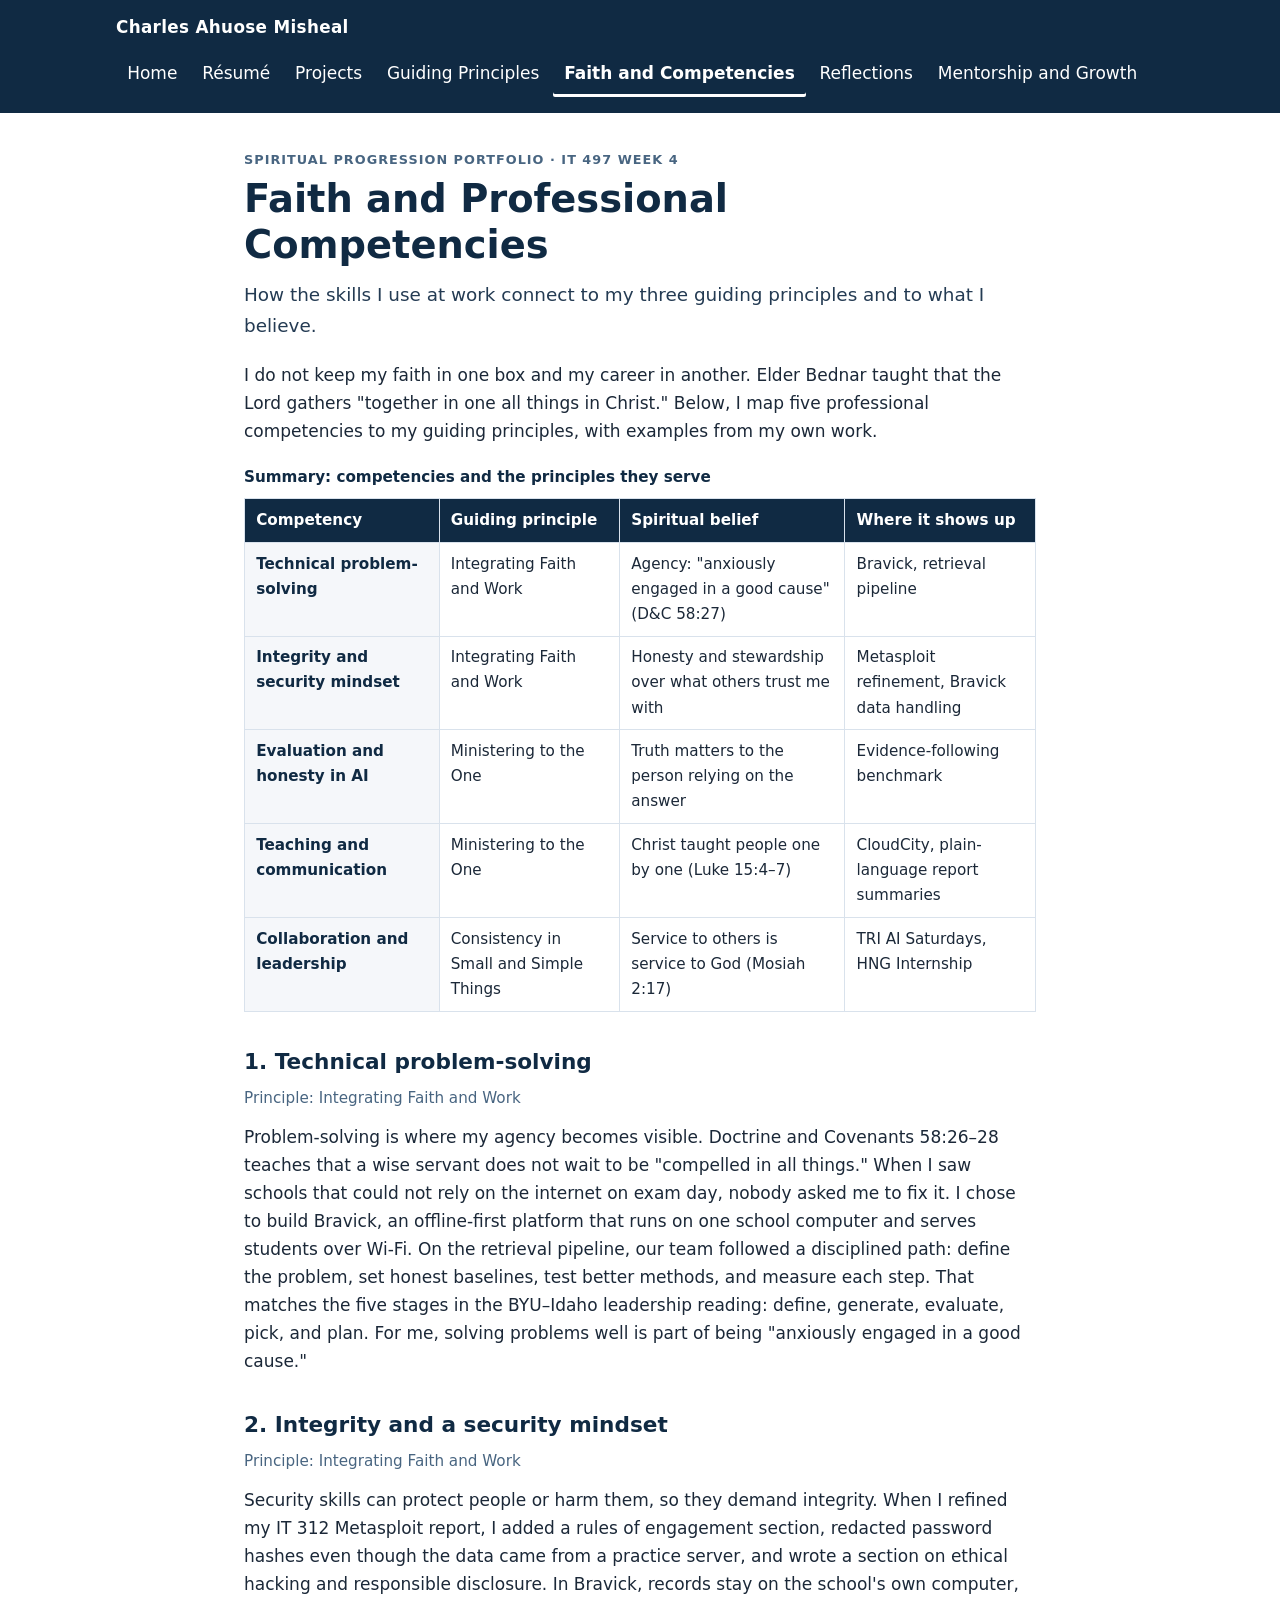
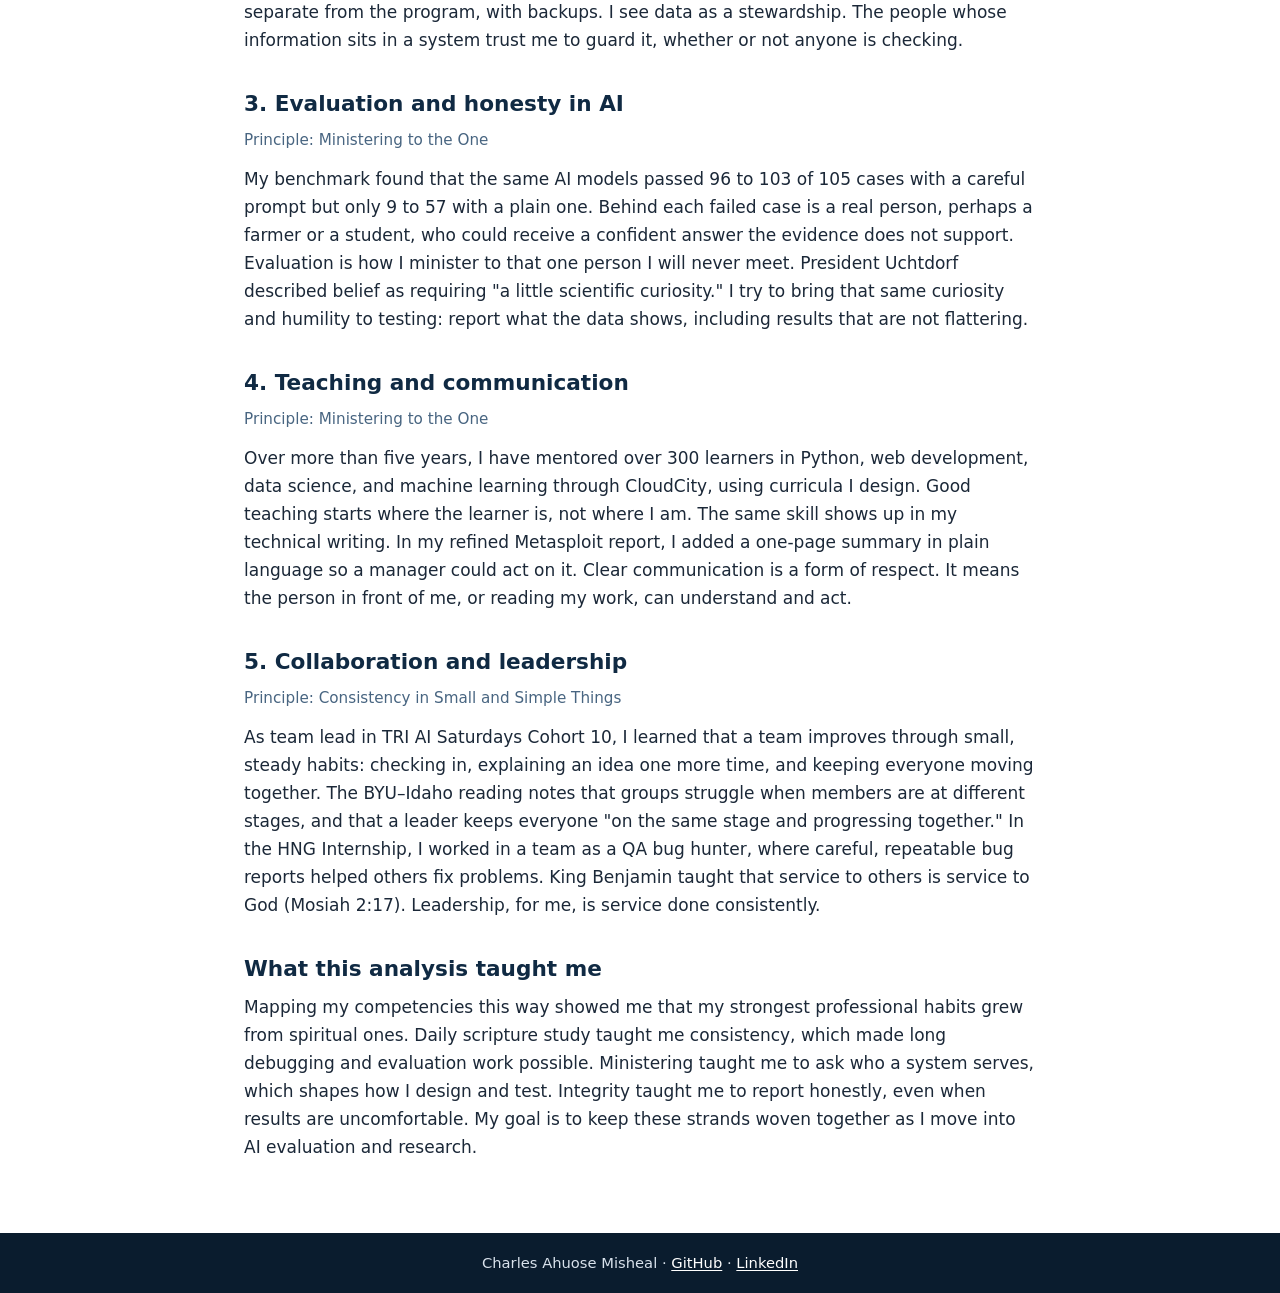
==== alignment.html @ b114ceda "Add faith and competencies page, and expanded reflections" ====
<!DOCTYPE html>
<html lang="en">
<head>
  <meta charset="utf-8">
  <meta name="viewport" content="width=device-width, initial-scale=1">
  <title>Faith and Professional Competencies | Charles Ahuose Misheal</title>
  <meta name="description" content="How the professional competencies of Charles Ahuose Misheal align with his guiding principles and spiritual beliefs.">
  <link rel="stylesheet" href="style.css">
</head>
<body>
  <a class="skip-link" href="#main">Skip to main content</a>
  <header class="site-header">
    <div class="header-inner">
      <a class="site-logo" href="index.html">Charles Ahuose Misheal</a>
      <nav class="site-nav" aria-label="Primary">
        <ul>
          <li><a href="index.html">Home</a></li>
          <li><a href="resume.html">Résumé</a></li>
          <li><a href="projects.html">Projects</a></li>
          <li><a href="principles.html">Guiding Principles</a></li>
          <li><a href="alignment.html" aria-current="page">Faith and Competencies</a></li>
          <li><a href="reflections.html">Reflections</a></li>
          <li><a href="growth.html">Mentorship and Growth</a></li>
        </ul>
      </nav>
    </div>
  </header>
  <main id="main">
    <p class="page-kicker">Spiritual Progression Portfolio · IT 497 Week 4</p>
    <h1>Faith and Professional Competencies</h1>
    <p class="lede">How the skills I use at work connect to my three guiding principles and to what I believe.</p>
    <p>I do not keep my faith in one box and my career in another. Elder Bednar taught that the Lord gathers "together in one all things in Christ." Below, I map five professional competencies to my guiding principles, with examples from my own work.</p>

    <div class="table-wrap">
    <table class="align-table">
      <caption>Summary: competencies and the principles they serve</caption>
      <thead><tr><th scope="col">Competency</th><th scope="col">Guiding principle</th><th scope="col">Spiritual belief</th><th scope="col">Where it shows up</th></tr></thead>
      <tbody>
        <tr><th scope="row">Technical problem-solving</th><td>Integrating Faith and Work</td><td>Agency: "anxiously engaged in a good cause" (D&amp;C 58:27)</td><td>Bravick, retrieval pipeline</td></tr>
        <tr><th scope="row">Integrity and security mindset</th><td>Integrating Faith and Work</td><td>Honesty and stewardship over what others trust me with</td><td>Metasploit refinement, Bravick data handling</td></tr>
        <tr><th scope="row">Evaluation and honesty in AI</th><td>Ministering to the One</td><td>Truth matters to the person relying on the answer</td><td>Evidence-following benchmark</td></tr>
        <tr><th scope="row">Teaching and communication</th><td>Ministering to the One</td><td>Christ taught people one by one (Luke 15:4–7)</td><td>CloudCity, plain-language report summaries</td></tr>
        <tr><th scope="row">Collaboration and leadership</th><td>Consistency in Small and Simple Things</td><td>Service to others is service to God (Mosiah 2:17)</td><td>TRI AI Saturdays, HNG Internship</td></tr>
      </tbody>
    </table>
    </div>

    <section aria-labelledby="c1">
      <h2 id="c1">1. Technical problem-solving</h2>
      <p class="meta">Principle: Integrating Faith and Work</p>
      <p>Problem-solving is where my agency becomes visible. Doctrine and Covenants 58:26–28 teaches that a wise servant does not wait to be "compelled in all things." When I saw schools that could not rely on the internet on exam day, nobody asked me to fix it. I chose to build Bravick, an offline-first platform that runs on one school computer and serves students over Wi‑Fi. On the retrieval pipeline, our team followed a disciplined path: define the problem, set honest baselines, test better methods, and measure each step. That matches the five stages in the BYU–Idaho leadership reading: define, generate, evaluate, pick, and plan. For me, solving problems well is part of being "anxiously engaged in a good cause."</p>
    </section>

    <section aria-labelledby="c2">
      <h2 id="c2">2. Integrity and a security mindset</h2>
      <p class="meta">Principle: Integrating Faith and Work</p>
      <p>Security skills can protect people or harm them, so they demand integrity. When I refined my IT 312 Metasploit report, I added a rules of engagement section, redacted password hashes even though the data came from a practice server, and wrote a section on ethical hacking and responsible disclosure. In Bravick, records stay on the school's own computer, separate from the program, with backups. I see data as a stewardship. The people whose information sits in a system trust me to guard it, whether or not anyone is checking.</p>
    </section>

    <section aria-labelledby="c3">
      <h2 id="c3">3. Evaluation and honesty in AI</h2>
      <p class="meta">Principle: Ministering to the One</p>
      <p>My benchmark found that the same AI models passed 96 to 103 of 105 cases with a careful prompt but only 9 to 57 with a plain one. Behind each failed case is a real person, perhaps a farmer or a student, who could receive a confident answer the evidence does not support. Evaluation is how I minister to that one person I will never meet. President Uchtdorf described belief as requiring "a little scientific curiosity." I try to bring that same curiosity and humility to testing: report what the data shows, including results that are not flattering.</p>
    </section>

    <section aria-labelledby="c4">
      <h2 id="c4">4. Teaching and communication</h2>
      <p class="meta">Principle: Ministering to the One</p>
      <p>Over more than five years, I have mentored over 300 learners in Python, web development, data science, and machine learning through CloudCity, using curricula I design. Good teaching starts where the learner is, not where I am. The same skill shows up in my technical writing. In my refined Metasploit report, I added a one-page summary in plain language so a manager could act on it. Clear communication is a form of respect. It means the person in front of me, or reading my work, can understand and act.</p>
    </section>

    <section aria-labelledby="c5">
      <h2 id="c5">5. Collaboration and leadership</h2>
      <p class="meta">Principle: Consistency in Small and Simple Things</p>
      <p>As team lead in TRI AI Saturdays Cohort 10, I learned that a team improves through small, steady habits: checking in, explaining an idea one more time, and keeping everyone moving together. The BYU–Idaho reading notes that groups struggle when members are at different stages, and that a leader keeps everyone "on the same stage and progressing together." In the HNG Internship, I worked in a team as a QA bug hunter, where careful, repeatable bug reports helped others fix problems. King Benjamin taught that service to others is service to God (Mosiah 2:17). Leadership, for me, is service done consistently.</p>
    </section>

    <section aria-labelledby="insight">
      <h2 id="insight">What this analysis taught me</h2>
      <p>Mapping my competencies this way showed me that my strongest professional habits grew from spiritual ones. Daily scripture study taught me consistency, which made long debugging and evaluation work possible. Ministering taught me to ask who a system serves, which shapes how I design and test. Integrity taught me to report honestly, even when results are uncomfortable. My goal is to keep these strands woven together as I move into AI evaluation and research.</p>
    </section>
  </main>
  <footer class="site-footer">
    <p>Charles Ahuose Misheal · <a href="https://github.com/CharlesMisheal">GitHub</a> · <a href="https://linkedin.com/in/charlesmisheal">LinkedIn</a></p>
  </footer>
</body>
</html>
---- style.css ----
/* Charles Ahuose Misheal — portfolio styles
   Navy and white, shared across all pages. No build step required. */

:root {
  --navy: #102a43;
  --navy-deep: #0a1c2e;
  --navy-mid: #243b53;
  --ink: #1b2838;
  --muted: #486581;
  --line: #d9e2ec;
  --paper: #ffffff;
  --wash: #f5f7fa;
  --focus: #0b6e99;
  --max: 52rem;
  --header-max: 68rem;
  --space: 1.25rem;
}

*,
*::before,
*::after {
  box-sizing: border-box;
}

html {
  scroll-behavior: smooth;
}

body {
  margin: 0;
  min-height: 100vh;
  display: flex;
  flex-direction: column;
  font-family: "Segoe UI", system-ui, -apple-system, BlinkMacSystemFont, "Helvetica Neue", Arial, sans-serif;
  font-size: 1.0625rem;
  line-height: 1.65;
  color: var(--ink);
  background: var(--paper);
}

img {
  max-width: 100%;
  height: auto;
}

a {
  color: var(--navy);
  text-decoration-thickness: 1px;
  text-underline-offset: 0.15em;
}

a:hover {
  color: var(--focus);
}

a:focus-visible,
button:focus-visible,
.skip-link:focus {
  outline: 3px solid var(--focus);
  outline-offset: 3px;
}

.skip-link {
  position: absolute;
  left: 0.75rem;
  top: -4rem;
  z-index: 100;
  padding: 0.5rem 0.9rem;
  background: var(--paper);
  color: var(--navy);
  font-weight: 600;
  text-decoration: none;
}

.skip-link:focus {
  top: 0.75rem;
}

/* Header and navigation */

.site-header {
  background: var(--navy);
  color: var(--paper);
}

.header-inner {
  max-width: var(--header-max);
  margin: 0 auto;
  padding: 0.85rem 1.25rem 1rem;
  display: flex;
  flex-wrap: wrap;
  align-items: center;
  justify-content: space-between;
  gap: 0.75rem 1.5rem;
}

.site-logo {
  color: var(--paper);
  font-weight: 700;
  font-size: 1.05rem;
  letter-spacing: 0.02em;
  text-decoration: none;
}

.site-logo:hover,
.site-logo:focus-visible {
  color: var(--paper);
  text-decoration: underline;
  text-underline-offset: 0.2em;
}

.site-nav ul {
  display: flex;
  flex-wrap: wrap;
  gap: 0.15rem 0.15rem;
  list-style: none;
  margin: 0;
  padding: 0;
}

.site-nav a {
  display: inline-block;
  color: var(--paper);
  text-decoration: none;
  padding: 0.55rem 0.7rem;
  min-height: 44px;
  line-height: 1.3;
  border-radius: 2px;
}

.site-nav a:hover {
  color: var(--paper);
  background: rgba(255, 255, 255, 0.1);
}

.site-nav a[aria-current="page"] {
  box-shadow: inset 0 -3px 0 var(--paper);
  font-weight: 600;
}

/* Main layout */

main {
  flex: 1;
  width: 100%;
  max-width: var(--max);
  margin: 0 auto;
  padding: 2.25rem 1.25rem 3.5rem;
}

.page-kicker {
  margin: 0 0 0.35rem;
  font-size: 0.8rem;
  letter-spacing: 0.08em;
  text-transform: uppercase;
  color: var(--muted);
  font-weight: 600;
}

h1 {
  margin: 0 0 0.75rem;
  color: var(--navy);
  font-size: clamp(1.85rem, 4vw, 2.4rem);
  line-height: 1.2;
  font-weight: 700;
}

h2 {
  margin: 2.25rem 0 0.6rem;
  color: var(--navy);
  font-size: 1.35rem;
  line-height: 1.3;
}

h3 {
  margin: 1.25rem 0 0.4rem;
  color: var(--navy-mid);
  font-size: 1.1rem;
}

p {
  margin: 0 0 1rem;
}

.lede {
  font-size: 1.15rem;
  color: var(--navy-mid);
  margin-bottom: 1.25rem;
}

/* Mission statement */

.mission {
  margin: 1.75rem 0 1.75rem;
  padding: 1.15rem 1.25rem 1rem 1.35rem;
  border-left: 4px solid var(--navy);
  background: var(--wash);
}

.mission blockquote {
  margin: 0 0 0.35rem;
  font-size: 1.25rem;
  line-height: 1.45;
  color: var(--navy);
  font-style: italic;
  font-weight: 600;
}

.mission cite {
  font-style: normal;
  font-size: 0.95rem;
  color: var(--muted);
}

/* Lists and cards */

.links {
  display: flex;
  flex-wrap: wrap;
  gap: 0.6rem 1.25rem;
  margin: 0 0 1.75rem;
  padding: 0;
  list-style: none;
}

.links a {
  font-weight: 600;
}

.skill-list {
  margin: 0;
  padding: 0;
  list-style: none;
  display: grid;
  gap: 0.75rem;
}

.skill-list li {
  padding: 0.85rem 1rem;
  background: var(--wash);
  border: 1px solid var(--line);
}

.skill-list strong {
  display: block;
  color: var(--navy);
  margin-bottom: 0.15rem;
}

.project {
  margin: 0 0 1.5rem;
  padding: 1.15rem 1.2rem 1rem;
  border: 1px solid var(--line);
  background: var(--paper);
}

.project h2 {
  margin-top: 0;
}

.meta {
  margin: 0 0 0.75rem;
  color: var(--muted);
  font-size: 0.95rem;
}

.faith-note {
  margin: 0.9rem 0 0;
  padding-top: 0.75rem;
  border-top: 1px solid var(--line);
  font-size: 0.98rem;
}

.faith-note strong {
  color: var(--navy);
}

.coming-soon {
  background: var(--wash);
}

.materials {
  padding-left: 1.25rem;
}

.materials li {
  margin-bottom: 0.7rem;
}

.entry-list {
  list-style: none;
  margin: 0;
  padding: 0;
}

.entry-list li {
  padding: 1rem 0;
  border-top: 1px solid var(--line);
}

.entry-list a {
  font-weight: 600;
}

.goal {
  margin: 0 0 1.5rem;
  padding: 1.15rem 1.2rem 0.4rem;
  border: 1px solid var(--line);
}

.goal dl {
  margin: 0 0 1rem;
}

.goal dt {
  font-weight: 700;
  color: var(--navy);
  margin-top: 0.6rem;
}

.goal dd {
  margin: 0.15rem 0 0;
}

/* Footer */

.site-footer {
  background: var(--navy-deep);
  color: #d9e2ec;
  padding: 1.1rem 1.25rem;
  text-align: center;
  font-size: 0.92rem;
}

.site-footer p {
  margin: 0;
  max-width: var(--header-max);
  margin-inline: auto;
}

.site-footer a {
  color: var(--paper);
}

/* Home intro spacing */

.role {
  margin-bottom: 1.25rem;
}

@media (max-width: 640px) {
  .header-inner {
    flex-direction: column;
    align-items: flex-start;
  }

  .site-nav a {
    padding: 0.5rem 0.55rem;
  }

  main {
    padding-top: 1.75rem;
  }
}

@media (prefers-reduced-motion: reduce) {
  html {
    scroll-behavior: auto;
  }
}

/* Home highlights and calls to action */

.highlights {
  list-style: none;
  margin: 1.5rem 0;
  padding: 0;
  display: grid;
  grid-template-columns: repeat(auto-fit, minmax(13rem, 1fr));
  gap: 0.75rem;
}

.highlights li {
  padding: 0.85rem 1rem;
  background: var(--wash);
  border-left: 4px solid var(--navy);
  font-size: 0.98rem;
}

.highlights strong {
  display: block;
  color: var(--navy);
  font-size: 1.2rem;
}

.cta-row {
  display: flex;
  flex-wrap: wrap;
  gap: 0.75rem;
  margin: 1.25rem 0 0.5rem;
}

.button {
  display: inline-block;
  padding: 0.6rem 1.1rem;
  min-height: 44px;
  background: var(--navy);
  color: var(--paper);
  border: 2px solid var(--navy);
  border-radius: 3px;
  font: inherit;
  font-weight: 600;
  text-decoration: none;
  cursor: pointer;
}

.button:hover {
  background: var(--navy-mid);
  color: var(--paper);
}

.button-secondary {
  background: var(--paper);
  color: var(--navy);
}

.button-secondary:hover {
  background: var(--wash);
  color: var(--navy);
}

/* Project page */

.toc ul {
  list-style: none;
  margin: 0 0 1.75rem;
  padding: 0;
  display: flex;
  flex-wrap: wrap;
  gap: 0.5rem 1.25rem;
}

.toc a {
  font-weight: 600;
}

.project h3 {
  font-size: 1rem;
  text-transform: uppercase;
  letter-spacing: 0.05em;
  color: var(--muted);
  margin: 1.1rem 0 0.35rem;
}

.project ul {
  margin: 0 0 1rem;
  padding-left: 1.25rem;
}

.project {
  scroll-margin-top: 1rem;
}

/* Résumé */

.resume section {
  margin-bottom: 0.5rem;
}

.resume h2 {
  border-bottom: 2px solid var(--navy);
  padding-bottom: 0.2rem;
  margin-top: 1.75rem;
}

.resume-contact {
  margin-bottom: 1rem;
}

.r-item {
  margin-bottom: 1rem;
}

.r-item h3 {
  margin: 0.9rem 0 0.1rem;
  font-size: 1.05rem;
}

.r-item h3 a {
  color: var(--navy-mid);
}

.r-org {
  font-weight: 400;
  color: var(--muted);
}

.r-date {
  margin: 0 0 0.35rem;
  font-size: 0.93rem;
  color: var(--muted);
}

.resume ul {
  margin: 0 0 0.5rem;
  padding-left: 1.25rem;
}

.resume-skills {
  display: grid;
  grid-template-columns: 11rem 1fr;
  gap: 0.35rem 1rem;
  margin: 0;
}

.resume-skills dt {
  font-weight: 700;
  color: var(--navy);
}

.resume-skills dd {
  margin: 0;
}

@media (max-width: 640px) {
  .resume-skills {
    grid-template-columns: 1fr;
  }

  .resume-skills dd {
    margin-bottom: 0.5rem;
  }
}

/* Print: clean one-column résumé */

@media print {
  @page {
    margin: 1.4cm 1.6cm;
  }

  body {
    font-size: 10pt;
    line-height: 1.35;
    color: #000;
  }

  .site-header,
  .site-footer,
  .skip-link,
  .no-print,
  .cta-row {
    display: none !important;
  }

  main {
    max-width: none;
    padding: 0;
  }

  a {
    color: #000;
    text-decoration: none;
  }

  h1 {
    font-size: 20pt;
    margin-bottom: 0.2rem;
  }

  .resume h2 {
    font-size: 12pt;
    margin-top: 0.8rem;
    margin-bottom: 0.3rem;
  }

  .r-item {
    break-inside: avoid;
    margin-bottom: 0.4rem;
  }

  .r-item h3 {
    font-size: 10.5pt;
    margin-top: 0.4rem;
  }

  .lede {
    font-size: 11pt;
    margin-bottom: 0.4rem;
  }

  .page-kicker {
    display: none;
  }

  .resume-contact {
    margin-bottom: 0.3rem;
  }

  .resume-skills {
    grid-template-columns: 9rem 1fr;
    gap: 0.1rem 0.8rem;
  }

  .project {
    break-inside: avoid;
  }
}

/* Faith and competencies table */

.table-wrap {
  overflow-x: auto;
  margin: 1.25rem 0 0.5rem;
}

.align-table {
  width: 100%;
  border-collapse: collapse;
  font-size: 0.95rem;
}

.align-table caption {
  text-align: left;
  font-weight: 600;
  color: var(--navy);
  margin-bottom: 0.5rem;
}

.align-table th,
.align-table td {
  border: 1px solid var(--line);
  padding: 0.55rem 0.7rem;
  text-align: left;
  vertical-align: top;
}

.align-table thead th {
  background: var(--navy);
  color: var(--paper);
}

.align-table tbody th {
  background: var(--wash);
  color: var(--navy);
}

.download-link {
  font-weight: 600;
}
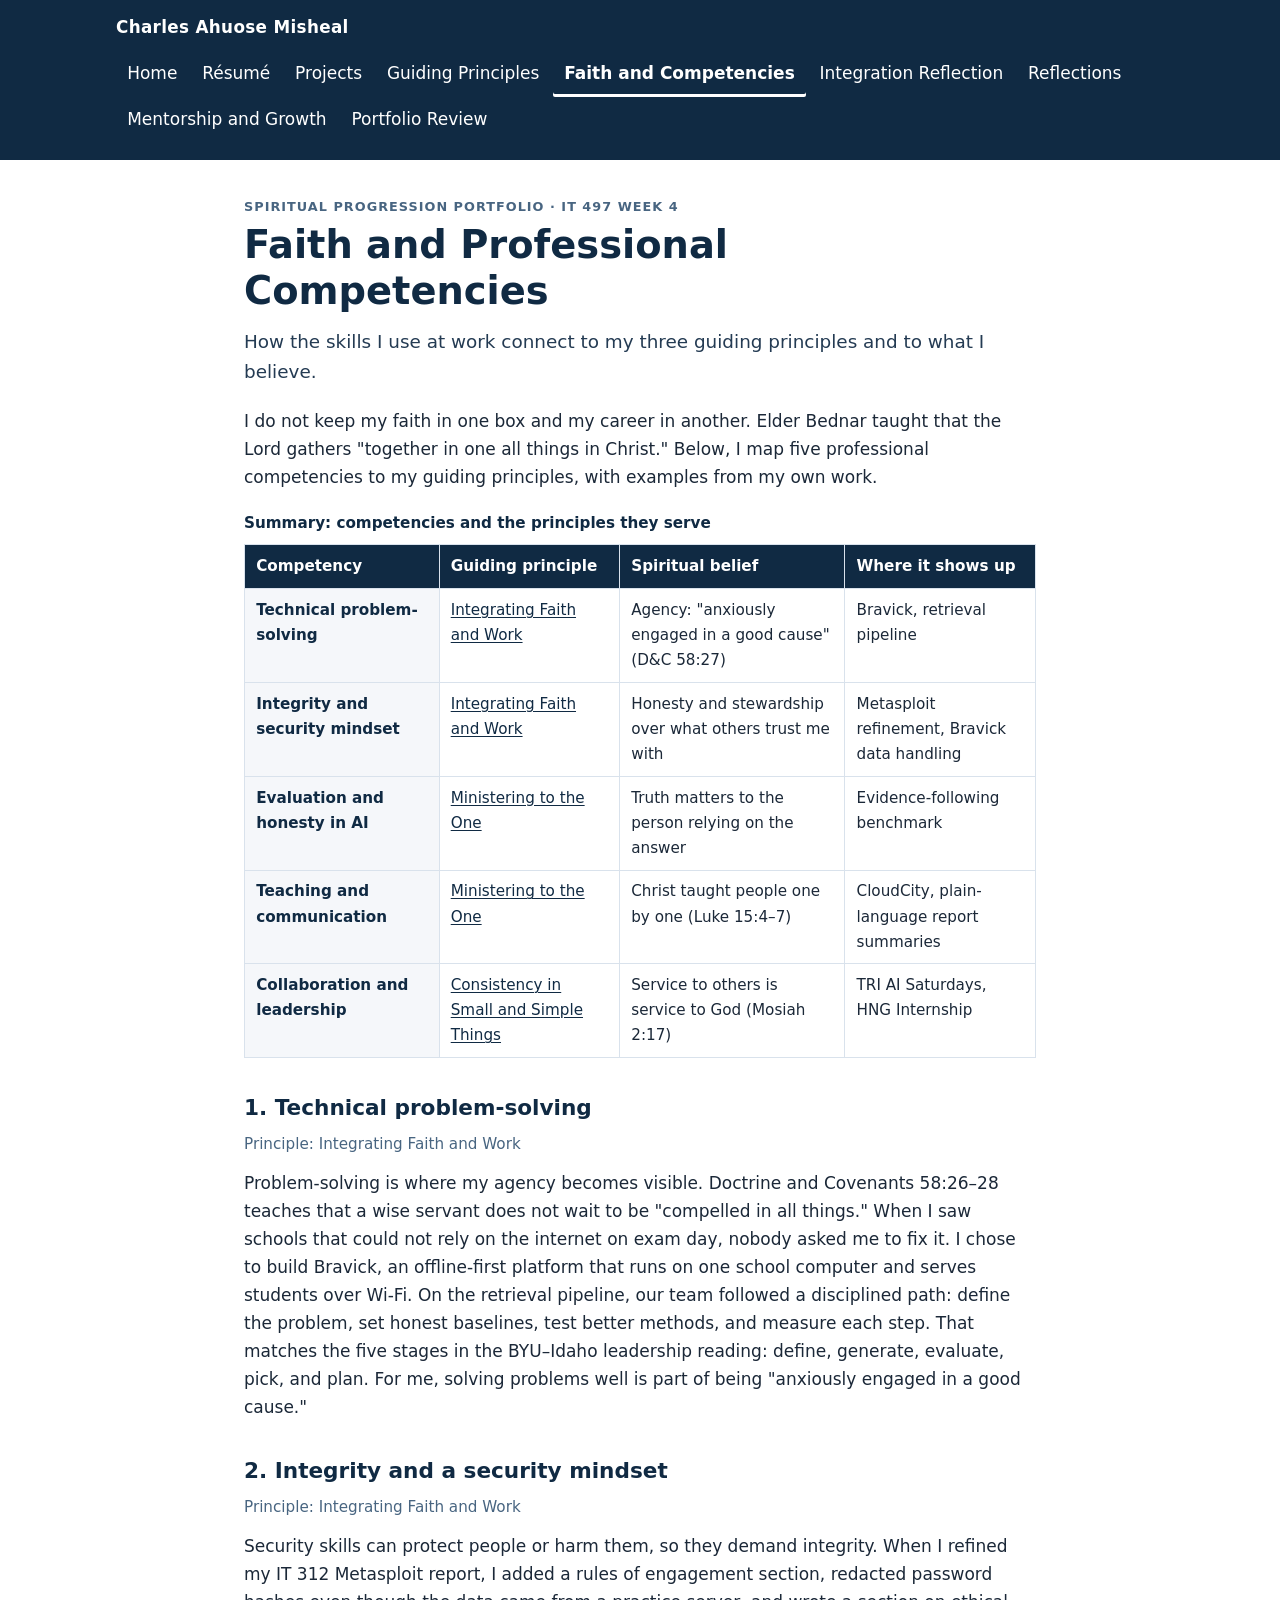
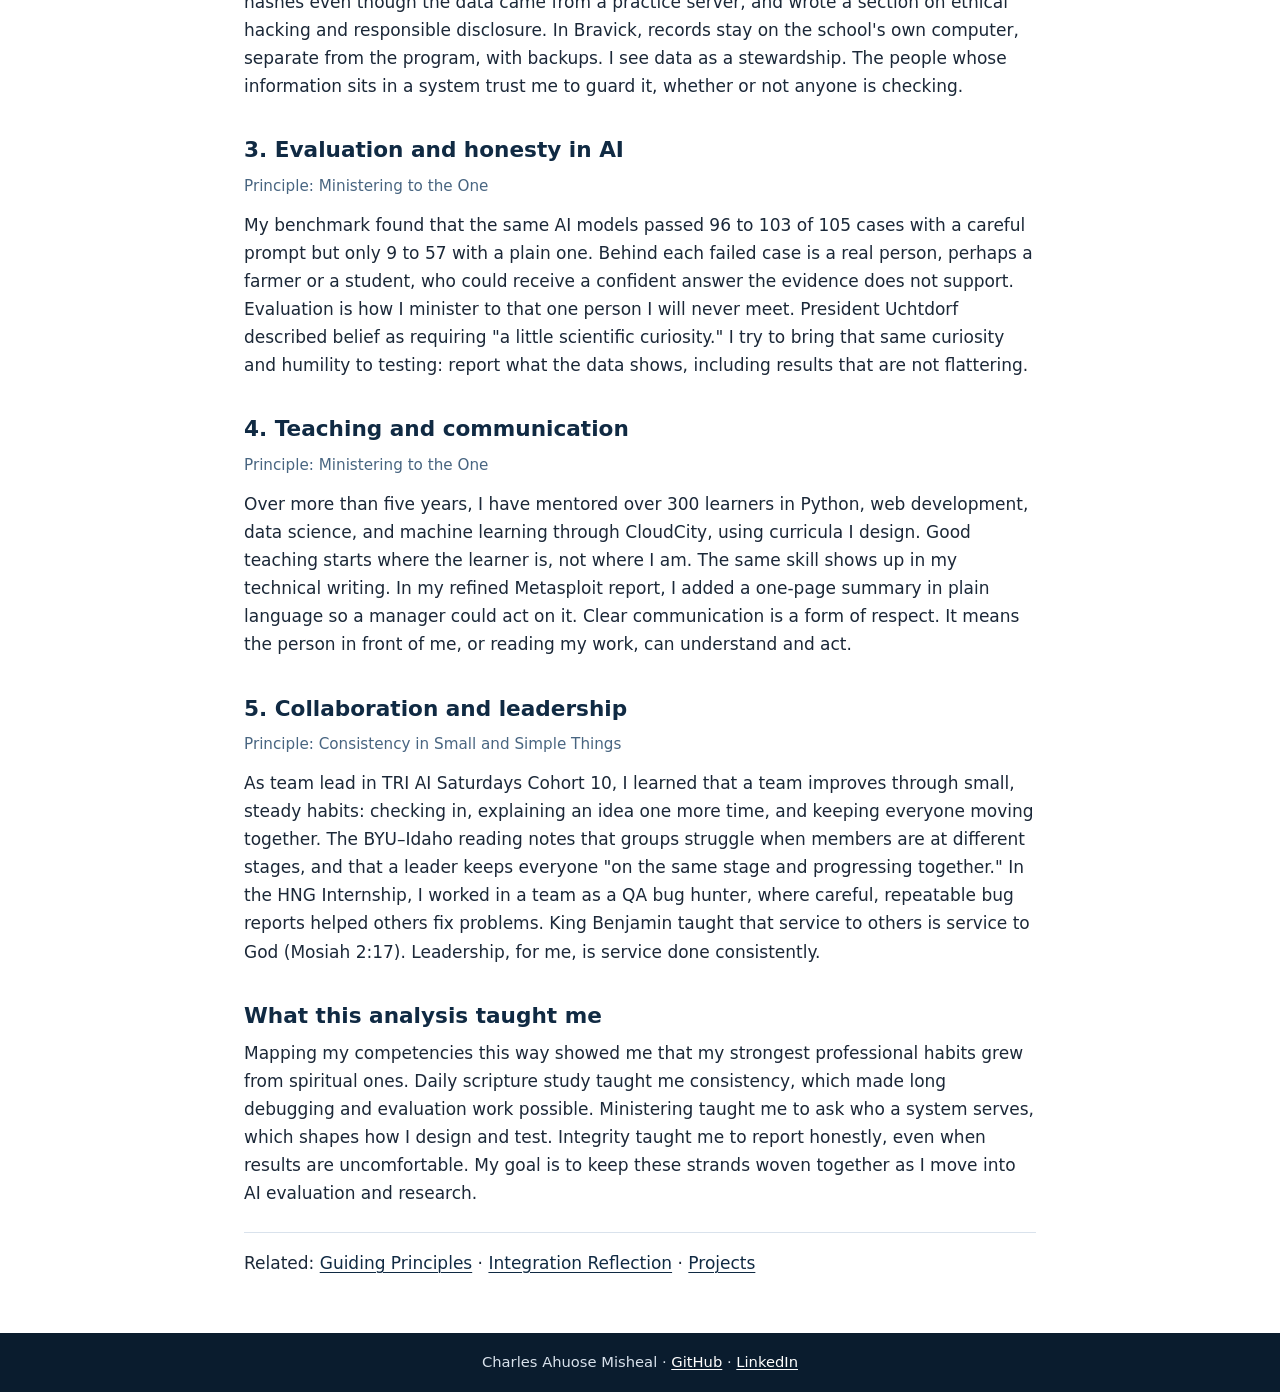
==== commit 1f42f0cc: "Add integration reflection and spiritual portfolio review" ====
--- a/alignment.html
+++ b/alignment.html
@@ -19,8 +19,10 @@
           <li><a href="projects.html">Projects</a></li>
           <li><a href="principles.html">Guiding Principles</a></li>
           <li><a href="alignment.html" aria-current="page">Faith and Competencies</a></li>
+          <li><a href="integration.html">Integration Reflection</a></li>
           <li><a href="reflections.html">Reflections</a></li>
           <li><a href="growth.html">Mentorship and Growth</a></li>
+          <li><a href="review.html">Portfolio Review</a></li>
         </ul>
       </nav>
     </div>
@@ -36,11 +38,11 @@
       <caption>Summary: competencies and the principles they serve</caption>
       <thead><tr><th scope="col">Competency</th><th scope="col">Guiding principle</th><th scope="col">Spiritual belief</th><th scope="col">Where it shows up</th></tr></thead>
       <tbody>
-        <tr><th scope="row">Technical problem-solving</th><td>Integrating Faith and Work</td><td>Agency: "anxiously engaged in a good cause" (D&amp;C 58:27)</td><td>Bravick, retrieval pipeline</td></tr>
-        <tr><th scope="row">Integrity and security mindset</th><td>Integrating Faith and Work</td><td>Honesty and stewardship over what others trust me with</td><td>Metasploit refinement, Bravick data handling</td></tr>
-        <tr><th scope="row">Evaluation and honesty in AI</th><td>Ministering to the One</td><td>Truth matters to the person relying on the answer</td><td>Evidence-following benchmark</td></tr>
-        <tr><th scope="row">Teaching and communication</th><td>Ministering to the One</td><td>Christ taught people one by one (Luke 15:4–7)</td><td>CloudCity, plain-language report summaries</td></tr>
-        <tr><th scope="row">Collaboration and leadership</th><td>Consistency in Small and Simple Things</td><td>Service to others is service to God (Mosiah 2:17)</td><td>TRI AI Saturdays, HNG Internship</td></tr>
+        <tr><th scope="row">Technical problem-solving</th><td><a href="principles.html#principle-1">Integrating Faith and Work</a></td><td>Agency: "anxiously engaged in a good cause" (D&amp;C 58:27)</td><td>Bravick, retrieval pipeline</td></tr>
+        <tr><th scope="row">Integrity and security mindset</th><td><a href="principles.html#principle-1">Integrating Faith and Work</a></td><td>Honesty and stewardship over what others trust me with</td><td>Metasploit refinement, Bravick data handling</td></tr>
+        <tr><th scope="row">Evaluation and honesty in AI</th><td><a href="principles.html#principle-2">Ministering to the One</a></td><td>Truth matters to the person relying on the answer</td><td>Evidence-following benchmark</td></tr>
+        <tr><th scope="row">Teaching and communication</th><td><a href="principles.html#principle-2">Ministering to the One</a></td><td>Christ taught people one by one (Luke 15:4–7)</td><td>CloudCity, plain-language report summaries</td></tr>
+        <tr><th scope="row">Collaboration and leadership</th><td><a href="principles.html#principle-3">Consistency in Small and Simple Things</a></td><td>Service to others is service to God (Mosiah 2:17)</td><td>TRI AI Saturdays, HNG Internship</td></tr>
       </tbody>
     </table>
     </div>
@@ -79,6 +81,7 @@
       <h2 id="insight">What this analysis taught me</h2>
       <p>Mapping my competencies this way showed me that my strongest professional habits grew from spiritual ones. Daily scripture study taught me consistency, which made long debugging and evaluation work possible. Ministering taught me to ask who a system serves, which shapes how I design and test. Integrity taught me to report honestly, even when results are uncomfortable. My goal is to keep these strands woven together as I move into AI evaluation and research.</p>
     </section>
+    <p class="page-links">Related: <a href="principles.html">Guiding Principles</a> · <a href="integration.html">Integration Reflection</a> · <a href="projects.html">Projects</a></p>
   </main>
   <footer class="site-footer">
     <p>Charles Ahuose Misheal · <a href="https://github.com/CharlesMisheal">GitHub</a> · <a href="https://linkedin.com/in/charlesmisheal">LinkedIn</a></p>
--- a/style.css
+++ b/style.css
@@ -648,3 +648,349 @@
 .download-link {
   font-weight: 600;
 }
+
+/* Integration reflection: mind map */
+
+.mindmap {
+  --gap: 2rem;
+  margin: 1.5rem 0 2rem;
+  padding: 0;
+}
+
+.mindmap-grid {
+  display: grid;
+  gap: 1.1rem;
+  grid-template-columns: 1fr;
+  grid-template-areas:
+    "center"
+    "principles"
+    "practices"
+    "warnings"
+    "realign"
+    "ins1"
+    "ins2"
+    "ins3"
+    "ins4"
+    "time";
+  position: relative;
+}
+
+.mm-node {
+  position: relative;
+  padding: 0.9rem 1rem 0.75rem;
+  border: 2px solid var(--navy);
+  border-radius: 6px;
+  background: var(--paper);
+  font-size: 0.95rem;
+  line-height: 1.45;
+}
+
+.mm-node h3 {
+  margin: 0 0 0.45rem;
+  font-size: 1rem;
+  color: var(--navy);
+  letter-spacing: 0.02em;
+}
+
+.mm-node ul {
+  margin: 0;
+  padding-left: 1.1rem;
+}
+
+.mm-node li {
+  margin-bottom: 0.3rem;
+}
+
+.mm-node p {
+  margin: 0 0 0.4rem;
+}
+
+.mm-center {
+  grid-area: center;
+  display: flex;
+  flex-direction: column;
+  justify-content: center;
+  align-items: center;
+  text-align: center;
+  background: var(--navy);
+  color: var(--paper);
+  border-color: var(--navy);
+  padding: 1.25rem 1rem;
+}
+
+.mm-center .mm-title {
+  margin: 0 0 0.35rem;
+  font-size: 1.35rem;
+  font-weight: 700;
+  line-height: 1.25;
+}
+
+.mm-center p {
+  color: #d9e2ec;
+  margin: 0;
+}
+
+.mm-principles { grid-area: principles; }
+.mm-practices { grid-area: practices; }
+.mm-warnings { grid-area: warnings; border-color: #9c4221; background: #fffaf0; }
+.mm-warnings h3 { color: #7b341e; }
+.mm-realign { grid-area: realign; border-color: #276749; background: #f0fff4; }
+.mm-realign h3 { color: #22543d; }
+.mm-ins1 { grid-area: ins1; }
+.mm-ins2 { grid-area: ins2; }
+.mm-ins3 { grid-area: ins3; }
+.mm-ins4 { grid-area: ins4; }
+.mm-time { grid-area: time; background: var(--wash); }
+
+.mm-insight {
+  border-style: dashed;
+  border-color: var(--muted);
+  background: var(--wash);
+  font-size: 0.9rem;
+}
+
+.mm-insight h3 {
+  font-size: 0.85rem;
+  text-transform: uppercase;
+  letter-spacing: 0.06em;
+  color: var(--muted);
+}
+
+.mm-principles ol {
+  margin: 0;
+  padding-left: 1.25rem;
+  font-weight: 600;
+  color: var(--navy);
+}
+
+.mm-cadence {
+  display: grid;
+  grid-template-columns: 1fr;
+  gap: 0.5rem;
+  margin: 0.5rem 0 0;
+  padding: 0;
+  list-style: none;
+}
+
+.mm-cadence li {
+  margin: 0;
+  padding: 0.5rem 0.7rem;
+  background: var(--paper);
+  border-left: 4px solid var(--navy);
+}
+
+.mm-cadence strong {
+  display: block;
+  color: var(--navy);
+}
+
+/* Mobile: a vertical spine links every branch to the center */
+.mm-principles::before,
+.mm-practices::before,
+.mm-warnings::before,
+.mm-realign::before {
+  content: "";
+  position: absolute;
+  left: 1.5rem;
+  top: -1.2rem;
+  width: 3px;
+  height: 1.1rem;
+  background: var(--navy);
+}
+
+.mindmap figcaption {
+  margin-top: 0.75rem;
+  font-size: 0.92rem;
+  color: var(--muted);
+}
+
+@media (min-width: 760px) {
+  .mindmap-grid {
+    gap: var(--gap);
+    grid-template-columns: 1fr 1.05fr 1fr;
+    grid-template-areas:
+      "ins1 principles ins2"
+      "practices center warnings"
+      "ins3 realign ins4"
+      "time time time";
+  }
+
+  .mm-principles::before,
+  .mm-practices::before,
+  .mm-warnings::before,
+  .mm-realign::before {
+    display: none;
+  }
+
+  .mm-principles::after,
+  .mm-realign::after,
+  .mm-practices::after,
+  .mm-warnings::after {
+    content: "";
+    position: absolute;
+    background: var(--navy);
+  }
+
+  .mm-principles::after {
+    left: calc(50% - 1.5px);
+    bottom: calc(-1 * var(--gap) - 2px);
+    width: 3px;
+    height: var(--gap);
+  }
+
+  .mm-realign::after {
+    left: calc(50% - 1.5px);
+    top: calc(-1 * var(--gap) - 2px);
+    width: 3px;
+    height: var(--gap);
+  }
+
+  .mm-practices::after {
+    top: calc(50% - 1.5px);
+    right: calc(-1 * var(--gap) - 2px);
+    height: 3px;
+    width: var(--gap);
+  }
+
+  .mm-warnings::after {
+    top: calc(50% - 1.5px);
+    left: calc(-1 * var(--gap) - 2px);
+    height: 3px;
+    width: var(--gap);
+  }
+
+  .mm-insight {
+    align-self: center;
+  }
+
+  .mm-cadence {
+    grid-template-columns: repeat(4, 1fr);
+  }
+}
+
+/* Wider layout for the mind map and review tables */
+main.wide {
+  max-width: 68rem;
+}
+
+main.wide .prose {
+  max-width: 52rem;
+}
+
+/* Review tables and status labels */
+
+.status {
+  display: inline-block;
+  padding: 0.1rem 0.5rem;
+  border-radius: 999px;
+  font-size: 0.8rem;
+  font-weight: 700;
+  white-space: nowrap;
+}
+
+.status-done { background: #c6f6d5; color: #22543d; }
+.status-planned { background: #feebc8; color: #7b341e; }
+.status-ongoing { background: #bee3f8; color: #2a4365; }
+
+.priority-high { font-weight: 700; color: #9b2c2c; }
+.priority-medium { font-weight: 700; color: #7b341e; }
+.priority-low { font-weight: 700; color: var(--muted); }
+
+.finding-list > li {
+  margin-bottom: 0.9rem;
+}
+
+.finding-id {
+  font-weight: 700;
+  color: var(--navy);
+}
+
+.references {
+  padding-left: 0;
+  list-style: none;
+}
+
+.references li {
+  padding-left: 2.25rem;
+  text-indent: -2.25rem;
+  margin-bottom: 0.75rem;
+  overflow-wrap: anywhere;
+}
+
+.callout {
+  margin: 1.25rem 0;
+  padding: 0.9rem 1.1rem;
+  border-left: 4px solid var(--navy);
+  background: var(--wash);
+}
+
+.callout p:last-child {
+  margin-bottom: 0;
+}
+
+.page-links {
+  margin: 1.5rem 0 0;
+  padding-top: 1rem;
+  border-top: 1px solid var(--line);
+}
+
+@media print {
+  main.wide { max-width: none; }
+
+  .mindmap-grid {
+    gap: 1.2rem;
+    grid-template-columns: 1fr 1.05fr 1fr;
+    grid-template-areas:
+      "ins1 principles ins2"
+      "practices center warnings"
+      "ins3 realign ins4"
+      "time time time";
+  }
+
+  .mm-node { font-size: 8.5pt; padding: 0.45rem 0.55rem; break-inside: avoid; }
+  .mm-node h3 { font-size: 9pt; }
+  .mm-center .mm-title { font-size: 13pt; }
+  .mm-center { background: var(--navy) !important; color: #fff !important; -webkit-print-color-adjust: exact; print-color-adjust: exact; }
+  .mm-principles::before, .mm-practices::before, .mm-warnings::before, .mm-realign::before { display: none; }
+  .mm-cadence { grid-template-columns: repeat(4, 1fr); }
+  .mindmap { break-inside: avoid; }
+  .align-table { font-size: 8.5pt; }
+  .align-table tr { break-inside: avoid; }
+  h2 { break-after: avoid; }
+}
+
+/* Compact menu on phones */
+@media (max-width: 640px) {
+  .header-inner {
+    padding: 0.7rem 0.9rem 0.6rem;
+    gap: 0.35rem;
+  }
+
+  .site-nav ul {
+    gap: 0;
+  }
+
+  .site-nav a {
+    font-size: 0.9rem;
+    padding: 0.6rem 0.5rem;
+    min-height: 44px;
+  }
+}
+
+/* Compact menu on phones */
+@media (max-width: 640px) {
+  .header-inner {
+    padding: 0.7rem 0.9rem 0.6rem;
+    gap: 0.35rem;
+  }
+
+  .site-nav ul {
+    gap: 0;
+  }
+
+  .site-nav a {
+    font-size: 0.9rem;
+    padding: 0.6rem 0.5rem;
+    min-height: 44px;
+  }
+}
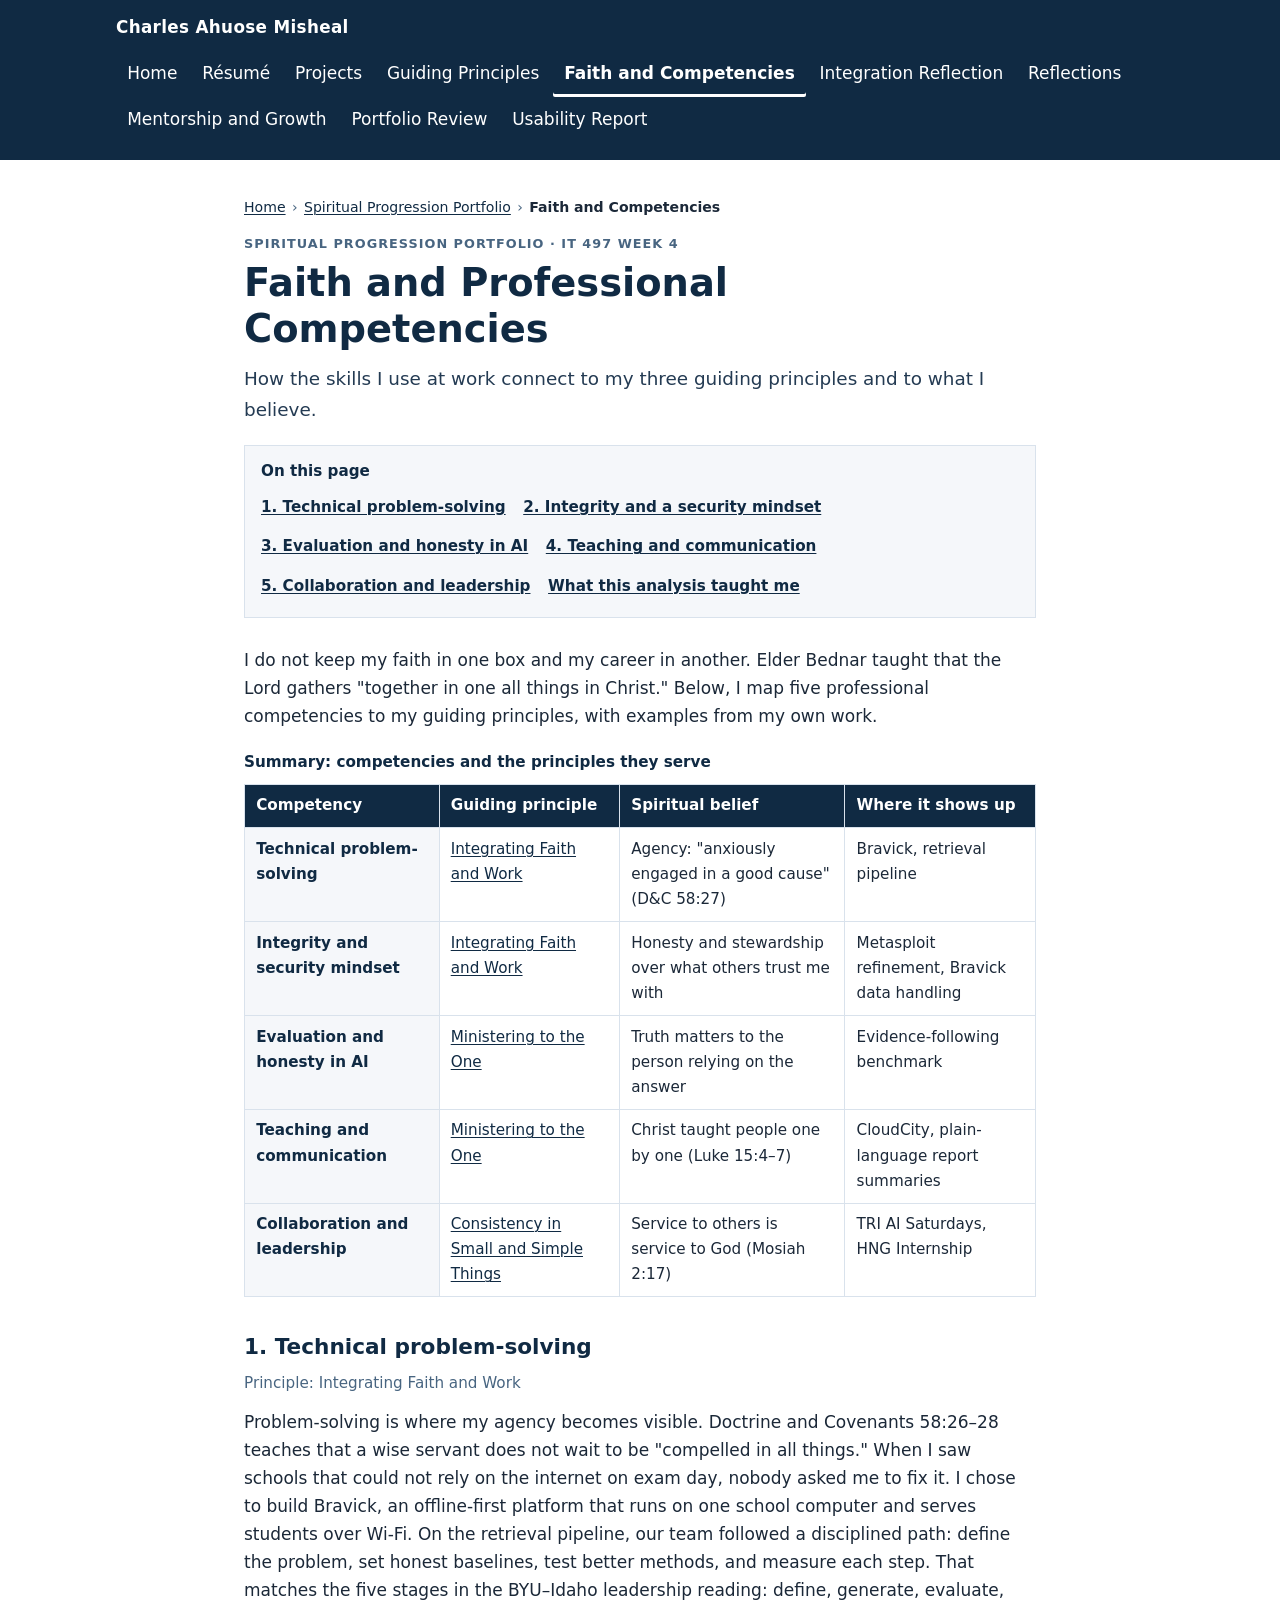
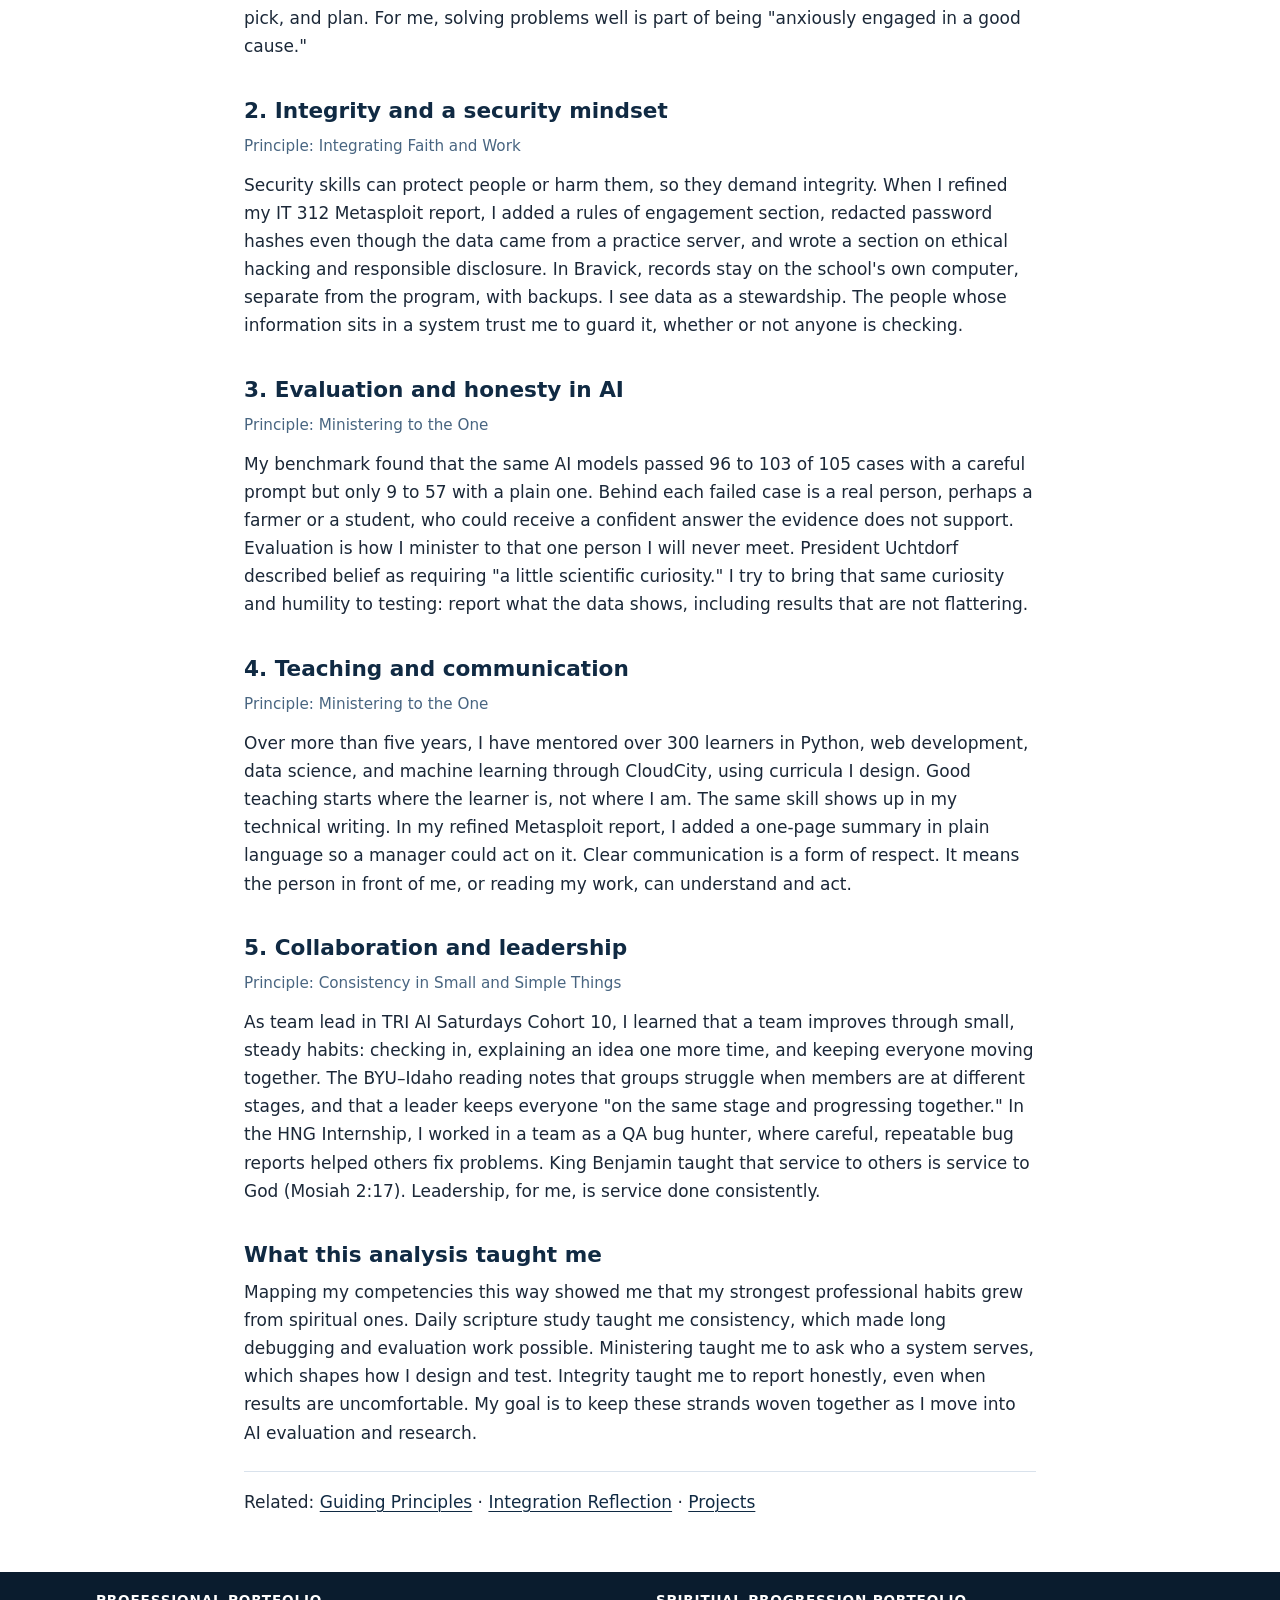
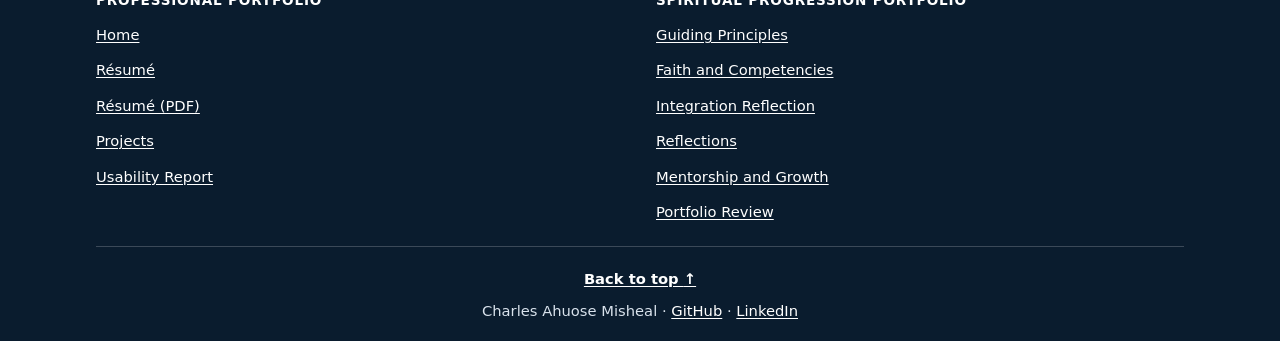
==== commit 4de44433: "Add usability report, mobile menu, navigation and video" ====
--- a/alignment.html
+++ b/alignment.html
@@ -6,14 +6,23 @@
   <title>Faith and Professional Competencies | Charles Ahuose Misheal</title>
   <meta name="description" content="How the professional competencies of Charles Ahuose Misheal align with his guiding principles and spiritual beliefs.">
   <link rel="stylesheet" href="style.css">
+  <link rel="icon" href="favicon.svg" type="image/svg+xml">
+  <meta name="theme-color" content="#102a43">
+  <meta property="og:type" content="website">
+  <meta property="og:title" content="Faith and Professional Competencies | Charles Ahuose Misheal">
+  <meta property="og:description" content="How the professional competencies of Charles Ahuose Misheal align with his guiding principles and spiritual beliefs.">
+  <meta property="og:url" content="https://charlesmisheal.github.io/alignment.html">
+  <script>document.documentElement.classList.add('js');</script>
+  <script src="site.js" defer></script>
 </head>
-<body>
+<body id="top">
   <a class="skip-link" href="#main">Skip to main content</a>
   <header class="site-header">
     <div class="header-inner">
       <a class="site-logo" href="index.html">Charles Ahuose Misheal</a>
+      <button class="nav-toggle" type="button" aria-expanded="false" aria-controls="primary-menu"><span class="nav-toggle-icon" aria-hidden="true"></span>Menu</button>
       <nav class="site-nav" aria-label="Primary">
-        <ul>
+        <ul id="primary-menu">
           <li><a href="index.html">Home</a></li>
           <li><a href="resume.html">Résumé</a></li>
           <li><a href="projects.html">Projects</a></li>
@@ -23,17 +32,32 @@
           <li><a href="reflections.html">Reflections</a></li>
           <li><a href="growth.html">Mentorship and Growth</a></li>
           <li><a href="review.html">Portfolio Review</a></li>
+          <li><a href="usability.html">Usability Report</a></li>
         </ul>
       </nav>
     </div>
   </header>
   <main id="main">
+    <nav class="breadcrumb" aria-label="Breadcrumb">
+      <ol><li><a href="index.html">Home</a></li><li><a href="reflections.html#overview">Spiritual Progression Portfolio</a></li><li><span aria-current="page">Faith and Competencies</span></li></ol>
+    </nav>
     <p class="page-kicker">Spiritual Progression Portfolio · IT 497 Week 4</p>
     <h1>Faith and Professional Competencies</h1>
     <p class="lede">How the skills I use at work connect to my three guiding principles and to what I believe.</p>
+    <nav class="page-toc" aria-label="On this page">
+      <p class="toc-title">On this page</p>
+      <ul>
+        <li><a href="#c1">1. Technical problem-solving</a></li>
+        <li><a href="#c2">2. Integrity and a security mindset</a></li>
+        <li><a href="#c3">3. Evaluation and honesty in AI</a></li>
+        <li><a href="#c4">4. Teaching and communication</a></li>
+        <li><a href="#c5">5. Collaboration and leadership</a></li>
+        <li><a href="#insight">What this analysis taught me</a></li>
+      </ul>
+    </nav>
     <p>I do not keep my faith in one box and my career in another. Elder Bednar taught that the Lord gathers "together in one all things in Christ." Below, I map five professional competencies to my guiding principles, with examples from my own work.</p>
 
-    <div class="table-wrap">
+    <section class="table-wrap" tabindex="0" aria-label="Summary: competencies and the principles they serve">
     <table class="align-table">
       <caption>Summary: competencies and the principles they serve</caption>
       <thead><tr><th scope="col">Competency</th><th scope="col">Guiding principle</th><th scope="col">Spiritual belief</th><th scope="col">Where it shows up</th></tr></thead>
@@ -45,7 +69,7 @@
         <tr><th scope="row">Collaboration and leadership</th><td><a href="principles.html#principle-3">Consistency in Small and Simple Things</a></td><td>Service to others is service to God (Mosiah 2:17)</td><td>TRI AI Saturdays, HNG Internship</td></tr>
       </tbody>
     </table>
-    </div>
+    </section>
 
     <section aria-labelledby="c1">
       <h2 id="c1">1. Technical problem-solving</h2>
@@ -84,6 +108,30 @@
     <p class="page-links">Related: <a href="principles.html">Guiding Principles</a> · <a href="integration.html">Integration Reflection</a> · <a href="projects.html">Projects</a></p>
   </main>
   <footer class="site-footer">
+    <nav class="footer-nav" aria-label="Footer">
+      <div>
+        <p class="footer-heading">Professional Portfolio</p>
+        <ul>
+          <li><a href="index.html">Home</a></li>
+          <li><a href="resume.html">Résumé</a></li>
+          <li><a href="resume.pdf">Résumé (PDF)</a></li>
+          <li><a href="projects.html">Projects</a></li>
+          <li><a href="usability.html">Usability Report</a></li>
+        </ul>
+      </div>
+      <div>
+        <p class="footer-heading">Spiritual Progression Portfolio</p>
+        <ul>
+          <li><a href="principles.html">Guiding Principles</a></li>
+          <li><a href="alignment.html">Faith and Competencies</a></li>
+          <li><a href="integration.html">Integration Reflection</a></li>
+          <li><a href="reflections.html">Reflections</a></li>
+          <li><a href="growth.html">Mentorship and Growth</a></li>
+          <li><a href="review.html">Portfolio Review</a></li>
+        </ul>
+      </div>
+    </nav>
+    <p class="footer-row"><a class="back-to-top" href="#top">Back to top <span aria-hidden="true">↑</span></a></p>
     <p>Charles Ahuose Misheal · <a href="https://github.com/CharlesMisheal">GitHub</a> · <a href="https://linkedin.com/in/charlesmisheal">LinkedIn</a></p>
   </footer>
 </body>
--- a/style.css
+++ b/style.css
@@ -994,3 +994,357 @@
     min-height: 44px;
   }
 }
+
+/* Navigation and usability enhancements */
+
+[id] {
+  scroll-margin-top: 1rem;
+}
+
+.nav-toggle {
+  display: none;
+  align-items: center;
+  gap: 0.5rem;
+  min-height: 44px;
+  padding: 0.45rem 0.85rem;
+  border: 2px solid var(--paper);
+  border-radius: 4px;
+  background: transparent;
+  color: var(--paper);
+  font: inherit;
+  font-weight: 600;
+  cursor: pointer;
+}
+
+.nav-toggle:hover {
+  background: rgba(255, 255, 255, 0.12);
+}
+
+.nav-toggle:focus-visible,
+.site-nav a:focus-visible,
+.site-footer a:focus-visible {
+  outline: 3px solid #ffffff;
+  outline-offset: 2px;
+}
+
+.nav-toggle-icon,
+.nav-toggle-icon::before,
+.nav-toggle-icon::after {
+  display: block;
+  width: 18px;
+  height: 2px;
+  background: currentColor;
+  position: relative;
+}
+
+.nav-toggle-icon::before,
+.nav-toggle-icon::after {
+  content: "";
+  position: absolute;
+  left: 0;
+}
+
+.nav-toggle-icon::before { top: -6px; }
+.nav-toggle-icon::after { top: 6px; }
+
+@media (max-width: 640px) {
+  .js .header-inner {
+    flex-direction: row;
+    align-items: center;
+    justify-content: space-between;
+  }
+
+  .js .nav-toggle {
+    display: inline-flex;
+  }
+
+  .js .site-nav {
+    flex-basis: 100%;
+  }
+
+  .js .site-nav ul {
+    display: none;
+  }
+
+  .js .site-nav.is-open ul {
+    display: flex;
+    flex-direction: column;
+    padding: 0.25rem 0 0.4rem;
+  }
+
+  .js .site-nav.is-open a {
+    display: block;
+    font-size: 1rem;
+    padding: 0.65rem 0.6rem;
+  }
+
+  .js .site-nav a[aria-current="page"] {
+    box-shadow: inset 4px 0 0 var(--paper);
+    background: rgba(255, 255, 255, 0.08);
+  }
+}
+
+.breadcrumb ol {
+  display: flex;
+  flex-wrap: wrap;
+  gap: 0.25rem;
+  list-style: none;
+  margin: 0 0 0.9rem;
+  padding: 0;
+  font-size: 0.88rem;
+  color: var(--muted);
+}
+
+.breadcrumb li + li::before {
+  content: "›";
+  margin: 0 0.4rem 0 0.15rem;
+  color: var(--muted);
+}
+
+.breadcrumb a {
+  color: var(--navy);
+}
+
+.breadcrumb [aria-current="page"] {
+  color: var(--ink);
+  font-weight: 600;
+}
+
+.page-toc {
+  margin: 0 0 1.75rem;
+  padding: 0.8rem 1rem;
+  background: var(--wash);
+  border: 1px solid var(--line);
+}
+
+.page-toc .toc-title {
+  margin: 0 0 0.35rem;
+  font-weight: 700;
+  color: var(--navy);
+  font-size: 0.95rem;
+}
+
+.page-toc ul {
+  margin: 0;
+  padding: 0;
+  list-style: none;
+  display: flex;
+  flex-wrap: wrap;
+  gap: 0.2rem 1.1rem;
+}
+
+.page-toc a {
+  display: inline-block;
+  padding: 0.35rem 0;
+  font-weight: 600;
+  font-size: 0.95rem;
+}
+
+.jump-links {
+  margin: -0.25rem 0 0.75rem;
+  font-size: 0.93rem;
+}
+
+.jump-links a {
+  display: inline-block;
+  padding: 0.3rem 0;
+  font-weight: 600;
+}
+
+.table-wrap:focus-visible {
+  outline: 3px solid var(--focus);
+  outline-offset: 2px;
+}
+
+/* Video */
+
+.video-frame {
+  position: relative;
+  width: 100%;
+  aspect-ratio: 16 / 9;
+  background: var(--navy-deep);
+  border: 1px solid var(--line);
+  margin: 0.5rem 0 0.75rem;
+}
+
+.video-frame iframe {
+  position: absolute;
+  inset: 0;
+  width: 100%;
+  height: 100%;
+  border: 0;
+}
+
+details.transcript {
+  margin: 0.75rem 0 1.5rem;
+  border: 1px solid var(--line);
+  background: var(--wash);
+}
+
+details.transcript summary {
+  cursor: pointer;
+  padding: 0.7rem 1rem;
+  min-height: 44px;
+  font-weight: 600;
+  color: var(--navy);
+}
+
+details.transcript summary:focus-visible {
+  outline: 3px solid var(--focus);
+  outline-offset: 2px;
+}
+
+details.transcript > div {
+  padding: 0 1rem 0.5rem;
+}
+
+/* Footer navigation */
+
+.footer-nav {
+  display: grid;
+  grid-template-columns: repeat(auto-fit, minmax(14rem, 1fr));
+  gap: 1rem 2rem;
+  max-width: var(--header-max);
+  margin: 0 auto 1rem;
+  text-align: left;
+}
+
+.footer-heading {
+  margin: 0 0 0.35rem !important;
+  font-weight: 700;
+  color: var(--paper);
+  font-size: 0.85rem;
+  letter-spacing: 0.06em;
+  text-transform: uppercase;
+}
+
+.footer-nav ul {
+  list-style: none;
+  margin: 0;
+  padding: 0;
+}
+
+.footer-nav a {
+  display: inline-block;
+  padding: 0.35rem 0;
+  min-height: 32px;
+}
+
+.site-footer .back-to-top {
+  display: inline-block;
+  padding: 0.5rem 0.25rem;
+  font-weight: 600;
+}
+
+.site-footer .footer-row {
+  border-top: 1px solid rgba(255, 255, 255, 0.2);
+  padding-top: 0.75rem;
+  margin-top: 0.5rem;
+}
+
+/* Usability report figures */
+
+.report-figure {
+  margin: 1.25rem 0;
+}
+
+.report-figure img {
+  border: 1px solid var(--line);
+  display: block;
+}
+
+.report-figure figcaption {
+  font-size: 0.9rem;
+  color: var(--muted);
+  margin-top: 0.4rem;
+}
+
+.figure-pair {
+  display: grid;
+  grid-template-columns: repeat(auto-fit, minmax(14rem, 1fr));
+  gap: 1rem;
+}
+
+@media print {
+  .nav-toggle,
+  .breadcrumb,
+  .page-toc,
+  .jump-links,
+  .footer-nav,
+  .video-frame {
+    display: none !important;
+  }
+}
+
+.video-frame:focus-within {
+  outline: 3px solid var(--focus);
+  outline-offset: 3px;
+}
+
+.video-frame iframe:focus {
+  outline: 3px solid var(--focus);
+}
+
+.visually-hidden {
+  position: absolute !important;
+  width: 1px;
+  height: 1px;
+  margin: -1px;
+  padding: 0;
+  overflow: hidden;
+  clip: rect(0 0 0 0);
+  white-space: nowrap;
+  border: 0;
+}
+
+.video-facade {
+  position: absolute;
+  inset: 0;
+  display: block;
+}
+
+.video-facade img {
+  width: 100%;
+  height: 100%;
+  object-fit: cover;
+  display: block;
+}
+
+.video-play {
+  position: absolute;
+  left: 50%;
+  top: 50%;
+  width: 72px;
+  height: 72px;
+  margin: -36px 0 0 -36px;
+  border-radius: 50%;
+  background: rgba(16, 42, 67, 0.9);
+  border: 3px solid #ffffff;
+}
+
+.video-play::after {
+  content: "";
+  position: absolute;
+  left: 27px;
+  top: 19px;
+  border-style: solid;
+  border-width: 14px 0 14px 22px;
+  border-color: transparent transparent transparent #ffffff;
+}
+
+.video-facade:hover .video-play {
+  background: var(--focus);
+}
+
+.video-facade:focus-visible {
+  outline: 3px solid var(--focus);
+  outline-offset: 3px;
+}
+
+/* Keep the full menu to two rows on tablets */
+@media (min-width: 641px) and (max-width: 1100px) {
+  .site-nav a {
+    font-size: 0.92rem;
+    padding: 0.55rem 0.5rem;
+  }
+}
